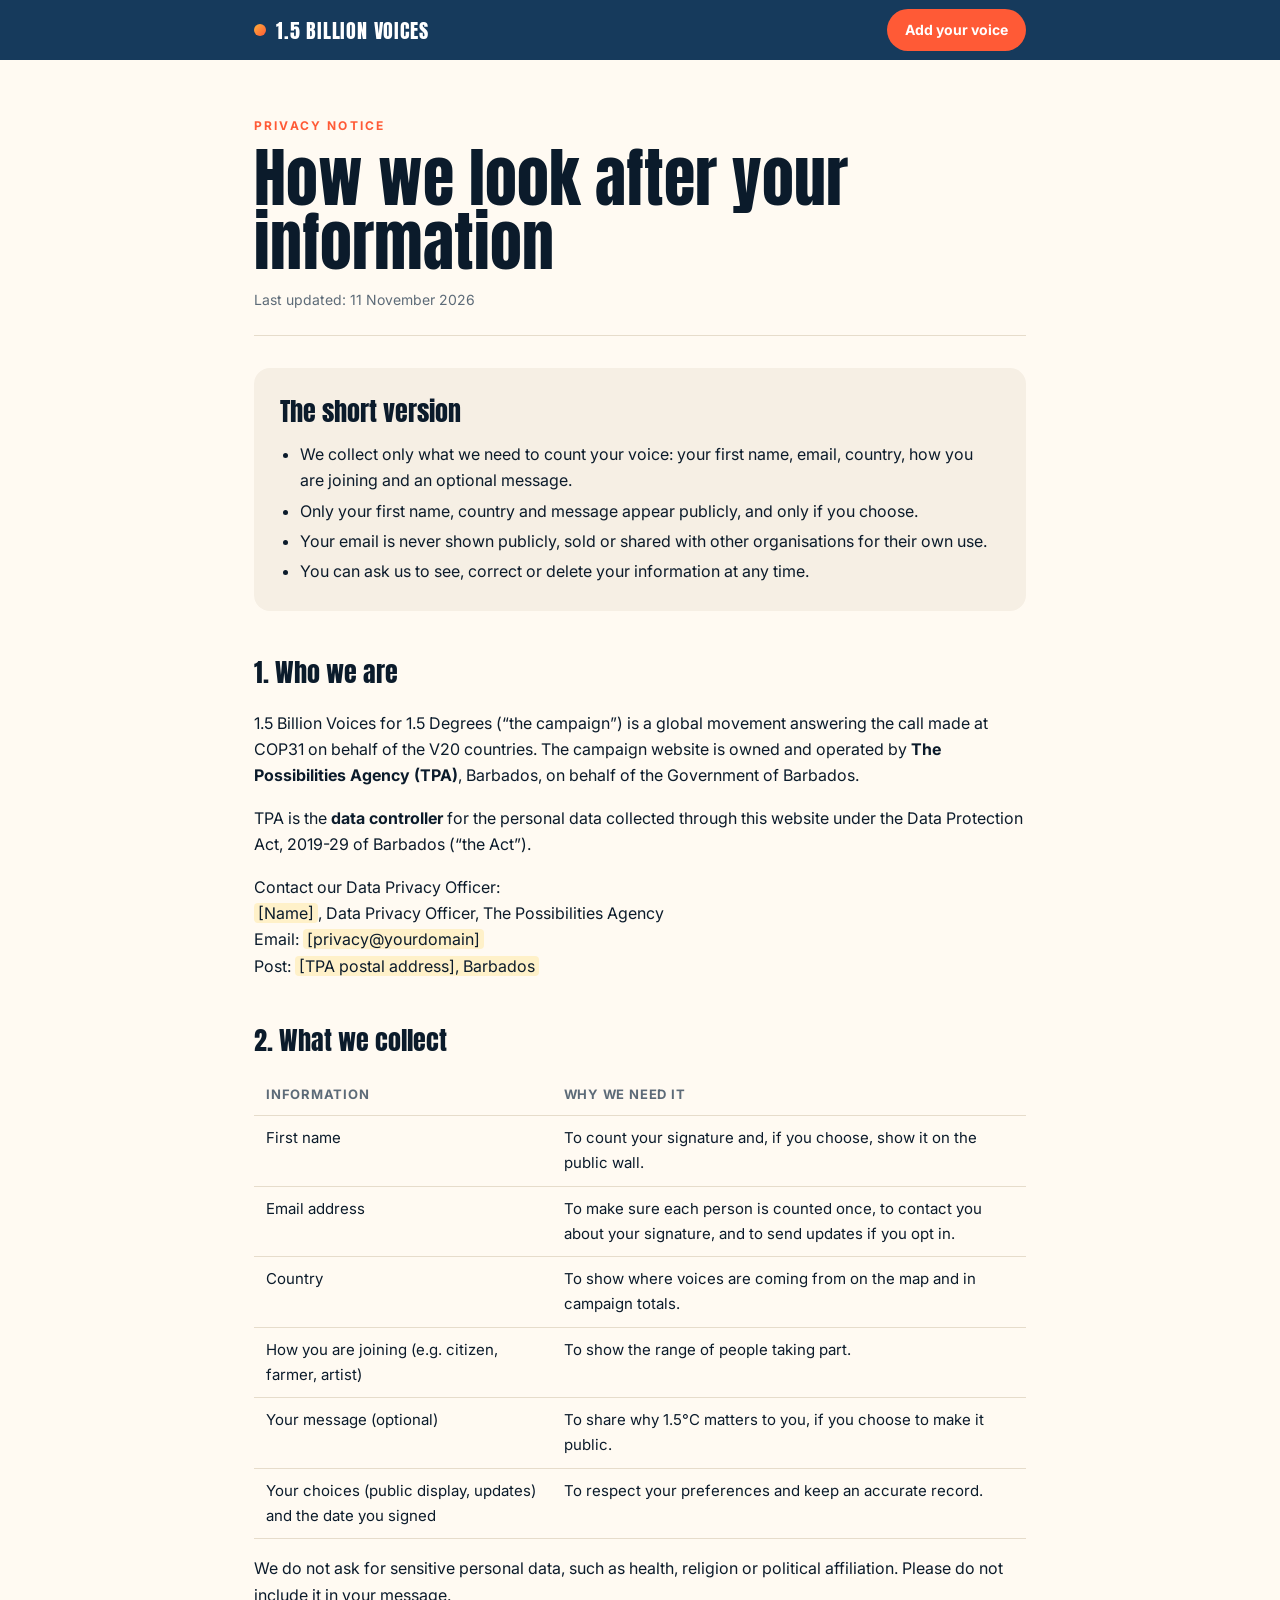
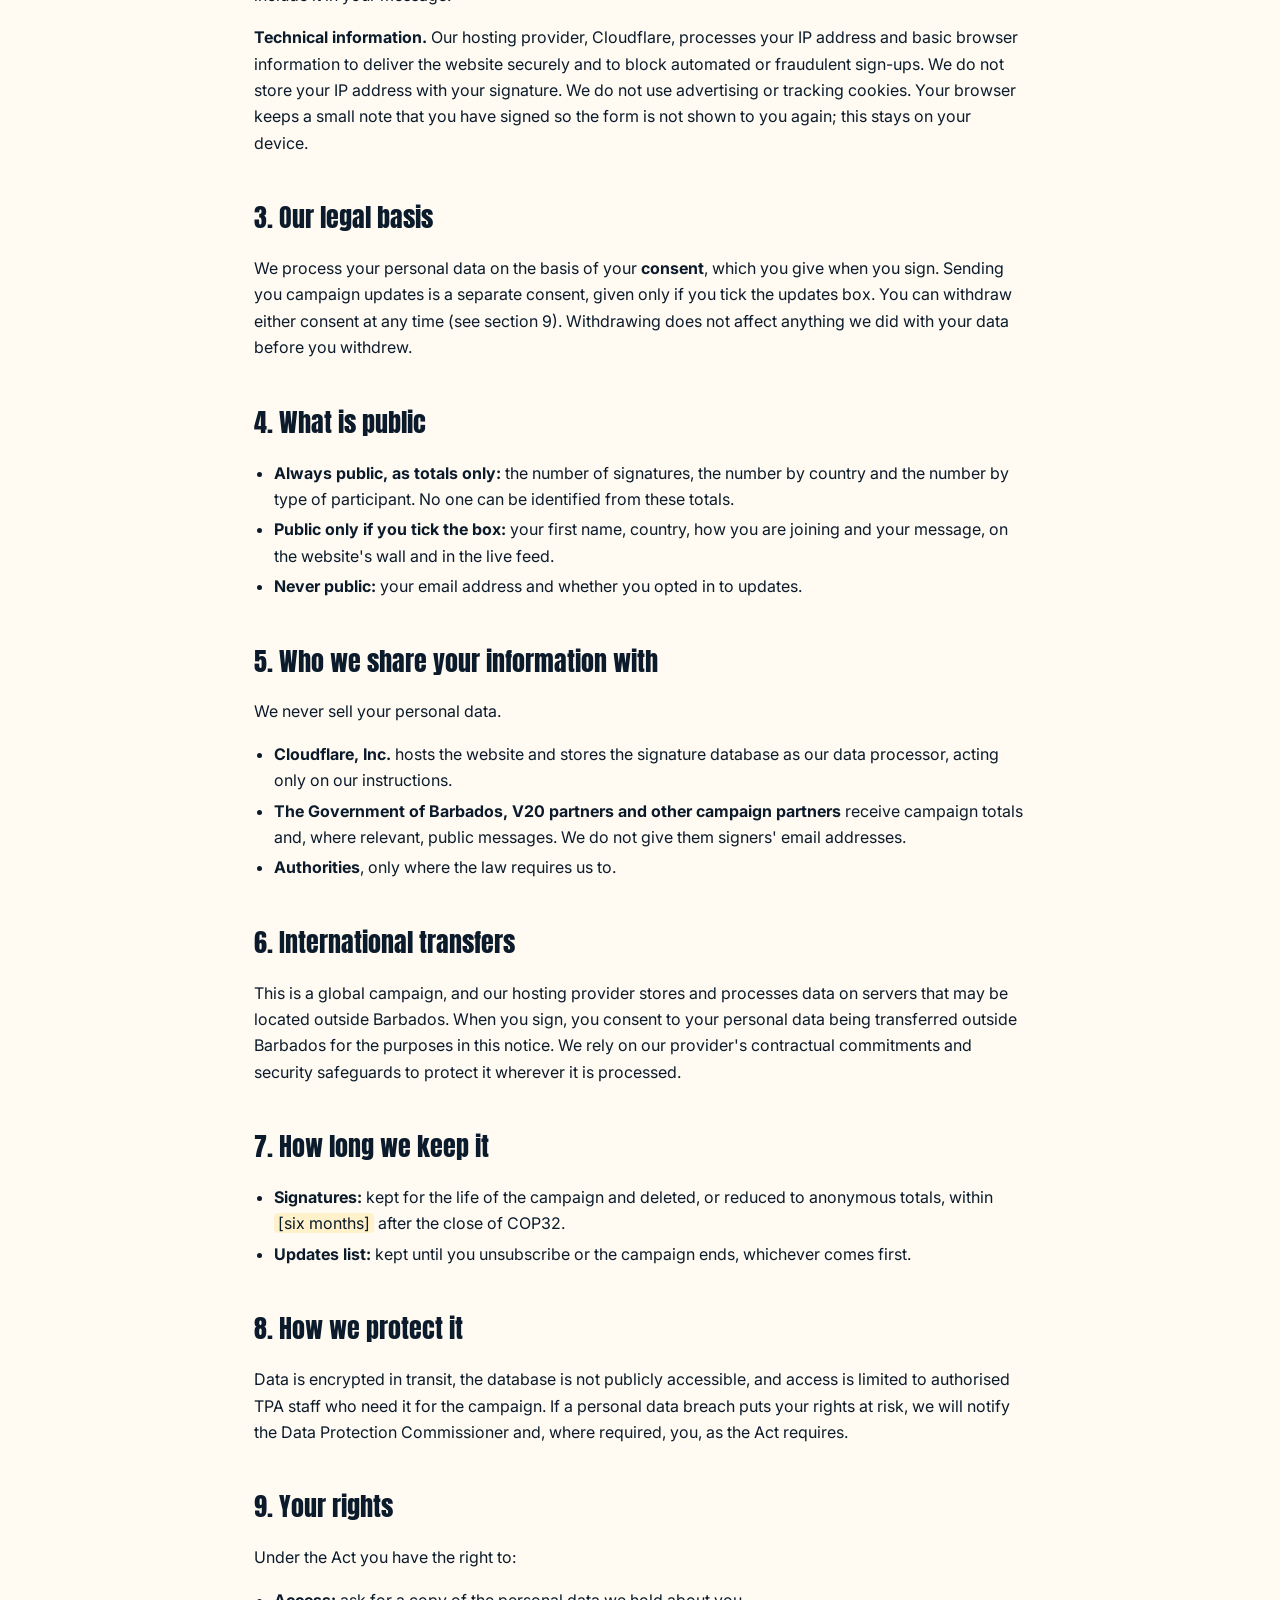
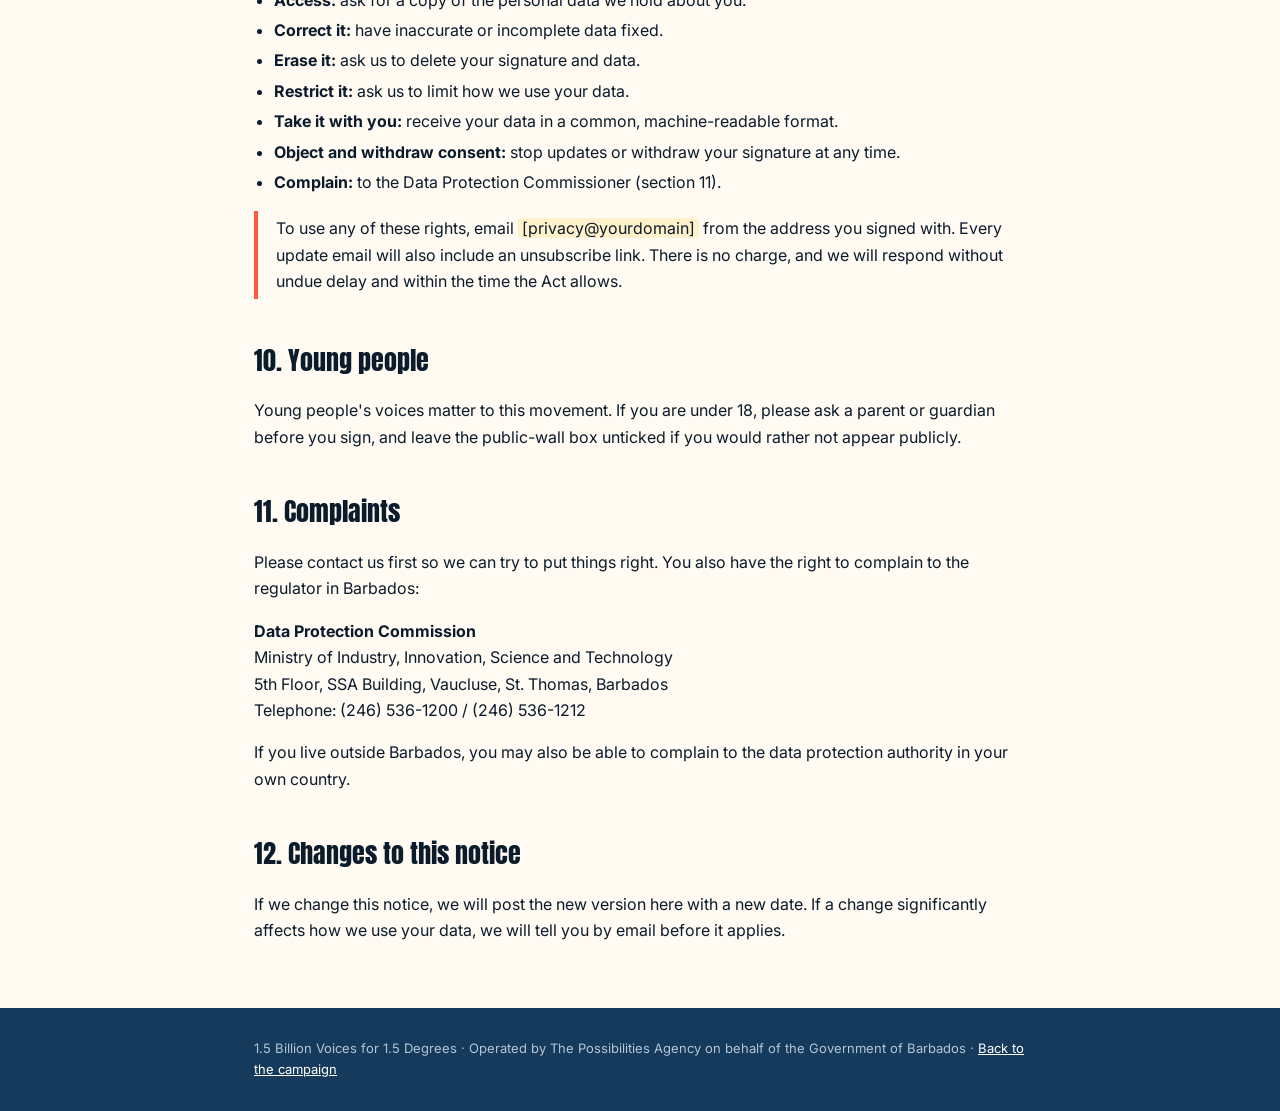
==== public/privacy.html @ e46930cd "Add files via upload" ====
<!DOCTYPE html>
<html lang="en">
<head>
<meta charset="utf-8">
<meta name="viewport" content="width=device-width, initial-scale=1">
<title>Privacy Notice · 1.5 Billion Voices for 1.5 Degrees</title>
<link href="https://fonts.googleapis.com/css2?family=Anton&family=Inter:wght@400;500;600;700&display=swap" rel="stylesheet">
<style>
  :root{--ink:#0b1b2b;--deep:#163a5c;--heat:#ff5a36;--heat2:#ffb03a;--paper:#fffaf2;--sand:#f6efe4;--muted:#5d6b78;--line:#e6dccb}
  *{box-sizing:border-box}
  body{margin:0;font-family:Inter,system-ui,sans-serif;color:var(--ink);background:var(--paper);line-height:1.65}
  .bar{background:var(--deep);color:#fff}
  .bar .wrap{display:flex;align-items:center;justify-content:space-between;height:60px}
  .logo{font-family:Anton,sans-serif;letter-spacing:.04em;font-size:20px;display:flex;align-items:center;gap:10px;color:#fff;text-decoration:none}
  .logo .dot{width:12px;height:12px;border-radius:50%;background:linear-gradient(135deg,var(--heat2),var(--heat))}
  .bar a.cta{background:var(--heat);color:#fff;text-decoration:none;font-weight:700;padding:9px 18px;border-radius:999px;font-size:14px}
  .wrap{max-width:820px;margin:0 auto;padding:0 24px}
  header.top{padding:56px 0 24px;border-bottom:1px solid var(--line)}
  .k{text-transform:uppercase;letter-spacing:.18em;font-size:12px;font-weight:700;color:var(--heat)}
  h1{font-family:Anton,sans-serif;font-weight:400;font-size:clamp(40px,6vw,64px);line-height:1;margin:10px 0 14px}
  .updated{color:var(--muted);font-size:14px;margin:0}
  .summary{background:var(--sand);border-radius:16px;padding:22px 26px;margin:32px 0 8px}
  .summary h2{margin-top:0}
  .summary ul{margin:0;padding-left:20px}
  h2{font-family:Anton,sans-serif;font-weight:400;font-size:26px;margin:40px 0 8px}
  p,li{font-size:16px}
  ul{padding-left:20px}
  li{margin:4px 0}
  table{width:100%;border-collapse:collapse;margin:12px 0;font-size:15px}
  th,td{text-align:left;padding:10px 12px;border-bottom:1px solid var(--line);vertical-align:top}
  th{font-size:13px;text-transform:uppercase;letter-spacing:.06em;color:var(--muted)}
  .box{border-left:4px solid var(--heat);padding:4px 0 4px 18px;margin:16px 0}
  .ph{background:#fff1c9;padding:0 4px;border-radius:4px}
  footer{margin-top:64px;background:var(--deep);color:#b3c6d6;font-size:13px;padding:30px 0}
  footer a{color:#fff}
</style>
</head>
<body>
<div class="bar"><div class="wrap">
  <a class="logo" href="./"><span class="dot"></span>1.5 BILLION VOICES</a>
  <a class="cta" href="./#sign">Add your voice</a>
</div></div>

<main class="wrap">
  <header class="top">
    <div class="k">Privacy notice</div>
    <h1>How we look after your information</h1>
    <p class="updated">Last updated: 11 November 2026</p>
  </header>

  <section class="summary">
    <h2>The short version</h2>
    <ul>
      <li>We collect only what we need to count your voice: your first name, email, country, how you are joining and an optional message.</li>
      <li>Only your first name, country and message appear publicly, and only if you choose.</li>
      <li>Your email is never shown publicly, sold or shared with other organisations for their own use.</li>
      <li>You can ask us to see, correct or delete your information at any time.</li>
    </ul>
  </section>

  <h2>1. Who we are</h2>
  <p>1.5 Billion Voices for 1.5 Degrees (“the campaign”) is a global movement answering the call made at COP31 on behalf of the V20 countries. The campaign website is owned and operated by <strong>The Possibilities Agency (TPA)</strong>, Barbados, on behalf of the Government of Barbados.</p>
  <p>TPA is the <strong>data controller</strong> for the personal data collected through this website under the Data Protection Act, 2019-29 of Barbados (“the Act”).</p>
  <p>Contact our Data Privacy Officer:<br>
    <span class="ph">[Name]</span>, Data Privacy Officer, The Possibilities Agency<br>
    Email: <span class="ph">[privacy@yourdomain]</span><br>
    Post: <span class="ph">[TPA postal address], Barbados</span></p>

  <h2>2. What we collect</h2>
  <table>
    <tr><th>Information</th><th>Why we need it</th></tr>
    <tr><td>First name</td><td>To count your signature and, if you choose, show it on the public wall.</td></tr>
    <tr><td>Email address</td><td>To make sure each person is counted once, to contact you about your signature, and to send updates if you opt in.</td></tr>
    <tr><td>Country</td><td>To show where voices are coming from on the map and in campaign totals.</td></tr>
    <tr><td>How you are joining (e.g. citizen, farmer, artist)</td><td>To show the range of people taking part.</td></tr>
    <tr><td>Your message (optional)</td><td>To share why 1.5°C matters to you, if you choose to make it public.</td></tr>
    <tr><td>Your choices (public display, updates) and the date you signed</td><td>To respect your preferences and keep an accurate record.</td></tr>
  </table>
  <p>We do not ask for sensitive personal data, such as health, religion or political affiliation. Please do not include it in your message.</p>
  <p><strong>Technical information.</strong> Our hosting provider, Cloudflare, processes your IP address and basic browser information to deliver the website securely and to block automated or fraudulent sign-ups. We do not store your IP address with your signature. We do not use advertising or tracking cookies. Your browser keeps a small note that you have signed so the form is not shown to you again; this stays on your device.</p>

  <h2>3. Our legal basis</h2>
  <p>We process your personal data on the basis of your <strong>consent</strong>, which you give when you sign. Sending you campaign updates is a separate consent, given only if you tick the updates box. You can withdraw either consent at any time (see section 9). Withdrawing does not affect anything we did with your data before you withdrew.</p>

  <h2>4. What is public</h2>
  <ul>
    <li><strong>Always public, as totals only:</strong> the number of signatures, the number by country and the number by type of participant. No one can be identified from these totals.</li>
    <li><strong>Public only if you tick the box:</strong> your first name, country, how you are joining and your message, on the website's wall and in the live feed.</li>
    <li><strong>Never public:</strong> your email address and whether you opted in to updates.</li>
  </ul>

  <h2>5. Who we share your information with</h2>
  <p>We never sell your personal data.</p>
  <ul>
    <li><strong>Cloudflare, Inc.</strong> hosts the website and stores the signature database as our data processor, acting only on our instructions.</li>
    <li><strong>The Government of Barbados, V20 partners and other campaign partners</strong> receive campaign totals and, where relevant, public messages. We do not give them signers' email addresses.</li>
    <li><strong>Authorities</strong>, only where the law requires us to.</li>
  </ul>

  <h2>6. International transfers</h2>
  <p>This is a global campaign, and our hosting provider stores and processes data on servers that may be located outside Barbados. When you sign, you consent to your personal data being transferred outside Barbados for the purposes in this notice. We rely on our provider's contractual commitments and security safeguards to protect it wherever it is processed.</p>

  <h2>7. How long we keep it</h2>
  <ul>
    <li><strong>Signatures:</strong> kept for the life of the campaign and deleted, or reduced to anonymous totals, within <span class="ph">[six months]</span> after the close of COP32.</li>
    <li><strong>Updates list:</strong> kept until you unsubscribe or the campaign ends, whichever comes first.</li>
  </ul>

  <h2>8. How we protect it</h2>
  <p>Data is encrypted in transit, the database is not publicly accessible, and access is limited to authorised TPA staff who need it for the campaign. If a personal data breach puts your rights at risk, we will notify the Data Protection Commissioner and, where required, you, as the Act requires.</p>

  <h2>9. Your rights</h2>
  <p>Under the Act you have the right to:</p>
  <ul>
    <li><strong>Access:</strong> ask for a copy of the personal data we hold about you.</li>
    <li><strong>Correct it:</strong> have inaccurate or incomplete data fixed.</li>
    <li><strong>Erase it:</strong> ask us to delete your signature and data.</li>
    <li><strong>Restrict it:</strong> ask us to limit how we use your data.</li>
    <li><strong>Take it with you:</strong> receive your data in a common, machine-readable format.</li>
    <li><strong>Object and withdraw consent:</strong> stop updates or withdraw your signature at any time.</li>
    <li><strong>Complain:</strong> to the Data Protection Commissioner (section 11).</li>
  </ul>
  <p class="box">To use any of these rights, email <span class="ph">[privacy@yourdomain]</span> from the address you signed with. Every update email will also include an unsubscribe link. There is no charge, and we will respond without undue delay and within the time the Act allows.</p>

  <h2>10. Young people</h2>
  <p>Young people's voices matter to this movement. If you are under 18, please ask a parent or guardian before you sign, and leave the public-wall box unticked if you would rather not appear publicly.</p>

  <h2>11. Complaints</h2>
  <p>Please contact us first so we can try to put things right. You also have the right to complain to the regulator in Barbados:</p>
  <p><strong>Data Protection Commission</strong><br>
    Ministry of Industry, Innovation, Science and Technology<br>
    5th Floor, SSA Building, Vaucluse, St. Thomas, Barbados<br>
    Telephone: (246) 536-1200 / (246) 536-1212</p>
  <p>If you live outside Barbados, you may also be able to complain to the data protection authority in your own country.</p>

  <h2>12. Changes to this notice</h2>
  <p>If we change this notice, we will post the new version here with a new date. If a change significantly affects how we use your data, we will tell you by email before it applies.</p>
</main>

<footer><div class="wrap">1.5 Billion Voices for 1.5 Degrees · Operated by The Possibilities Agency on behalf of the Government of Barbados · <a href="./">Back to the campaign</a></div></footer>
</body>
</html>
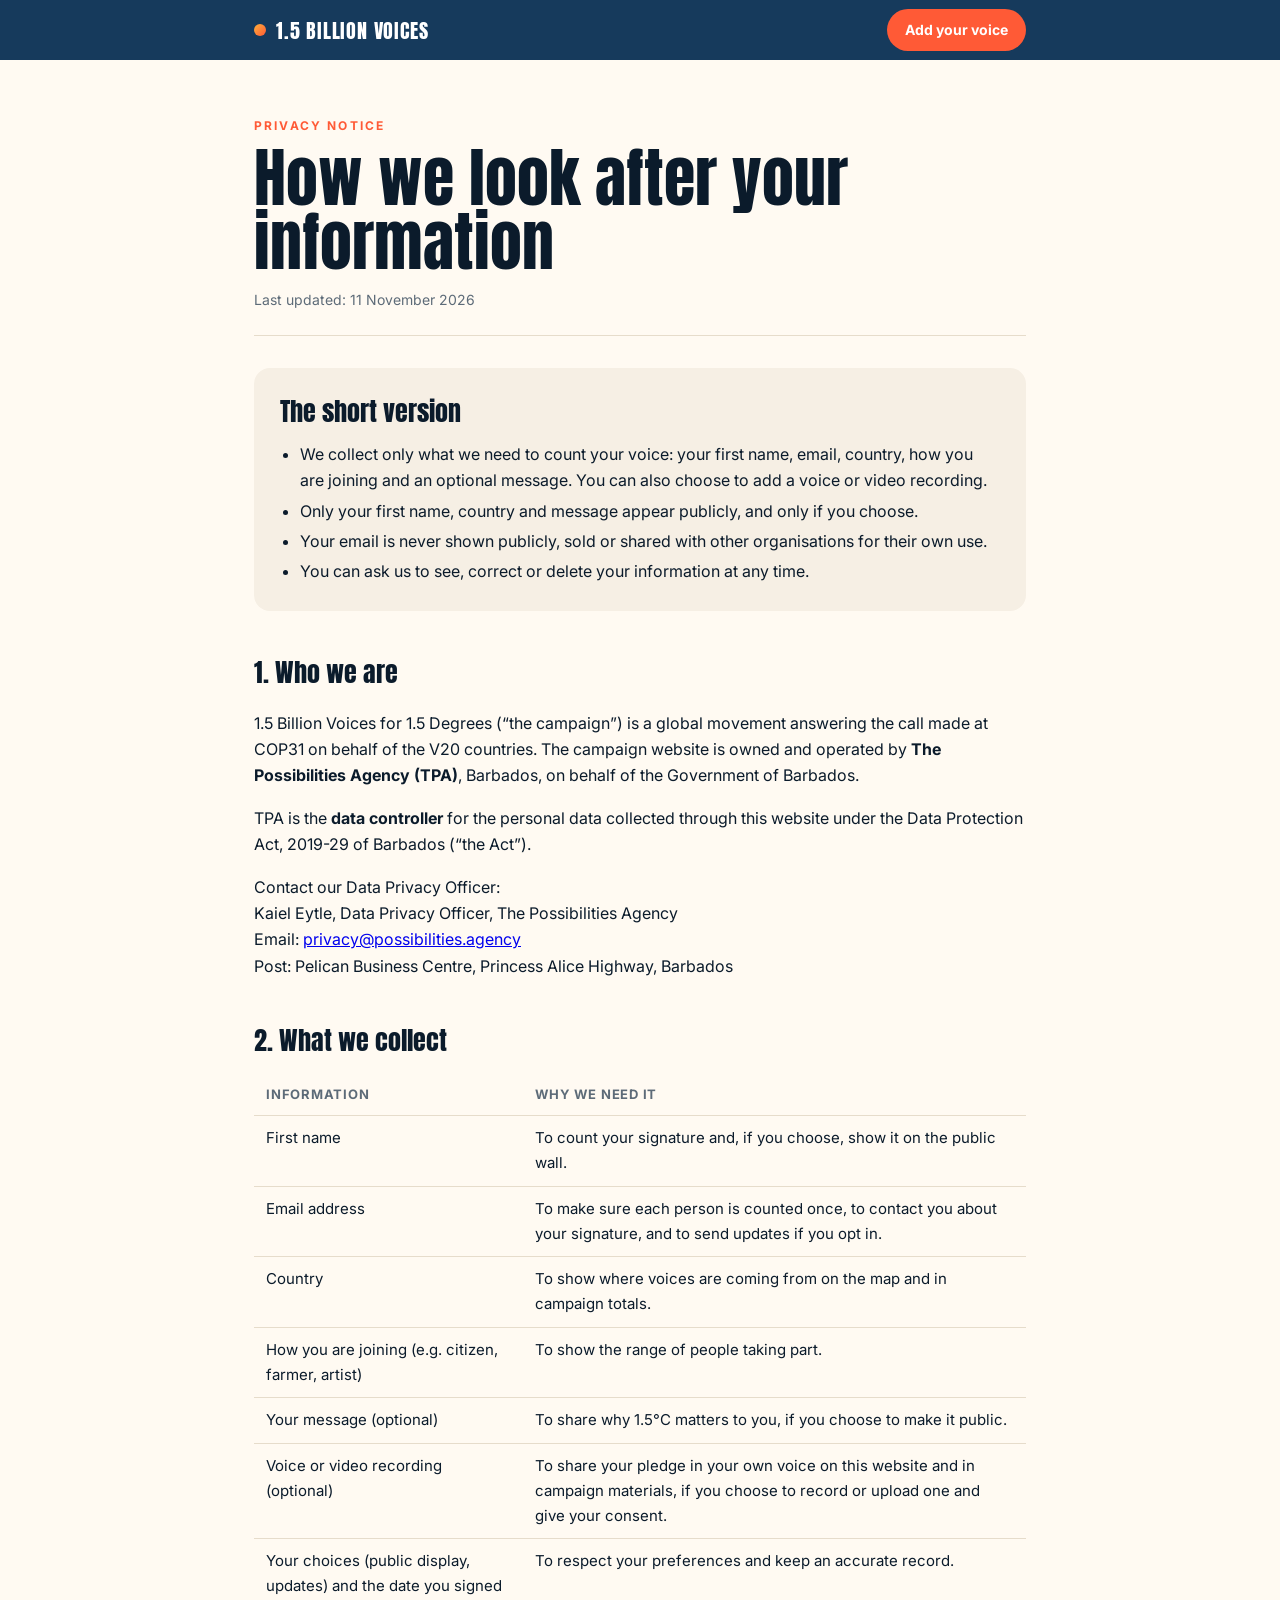
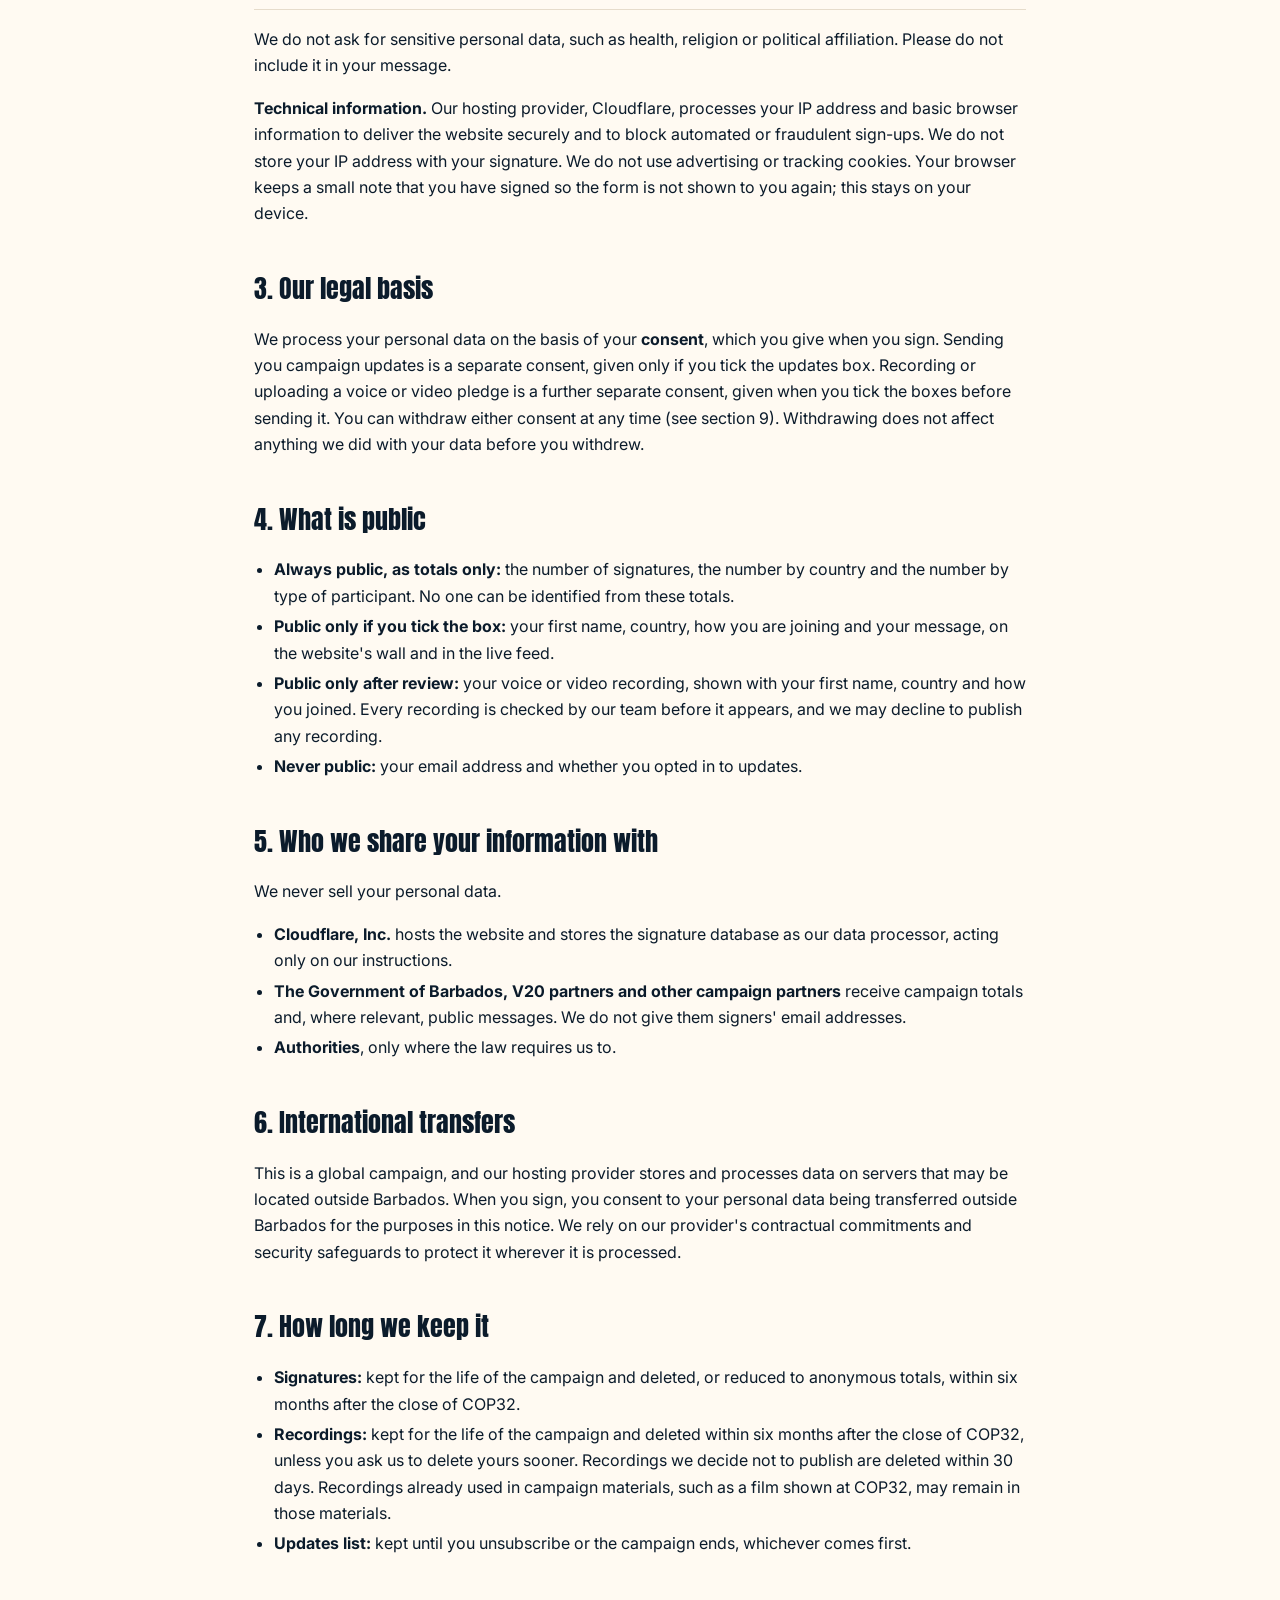
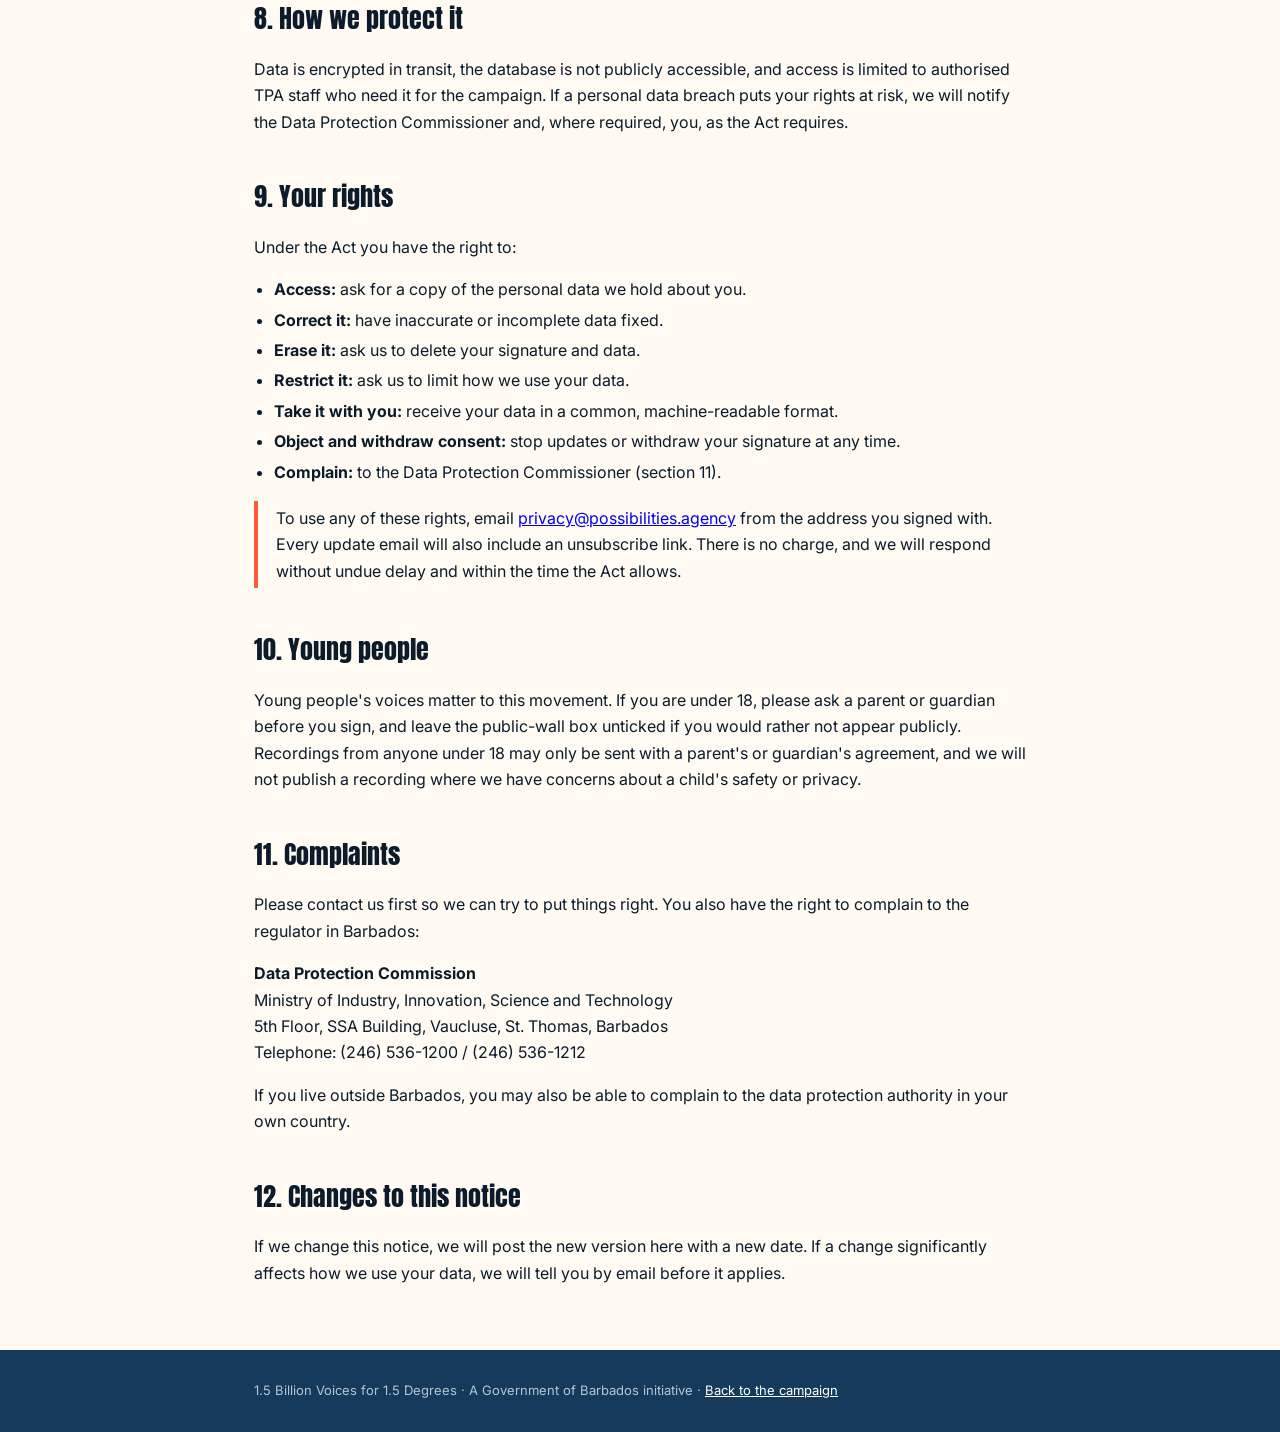
==== commit 5f4557b1: "Add files via upload" ====
--- a/public/privacy.html
+++ b/public/privacy.html
@@ -51,7 +51,7 @@
   <section class="summary">
     <h2>The short version</h2>
     <ul>
-      <li>We collect only what we need to count your voice: your first name, email, country, how you are joining and an optional message.</li>
+      <li>We collect only what we need to count your voice: your first name, email, country, how you are joining and an optional message. You can also choose to add a voice or video recording.</li>
       <li>Only your first name, country and message appear publicly, and only if you choose.</li>
       <li>Your email is never shown publicly, sold or shared with other organisations for their own use.</li>
       <li>You can ask us to see, correct or delete your information at any time.</li>
@@ -62,9 +62,9 @@
   <p>1.5 Billion Voices for 1.5 Degrees (“the campaign”) is a global movement answering the call made at COP31 on behalf of the V20 countries. The campaign website is owned and operated by <strong>The Possibilities Agency (TPA)</strong>, Barbados, on behalf of the Government of Barbados.</p>
   <p>TPA is the <strong>data controller</strong> for the personal data collected through this website under the Data Protection Act, 2019-29 of Barbados (“the Act”).</p>
   <p>Contact our Data Privacy Officer:<br>
-    <span class="ph">[Name]</span>, Data Privacy Officer, The Possibilities Agency<br>
-    Email: <span class="ph">[privacy@yourdomain]</span><br>
-    Post: <span class="ph">[TPA postal address], Barbados</span></p>
+    Kaiel Eytle, Data Privacy Officer, The Possibilities Agency<br>
+    Email: <a href="mailto:privacy@possibilities.agency">privacy@possibilities.agency</a><br>
+    Post: Pelican Business Centre, Princess Alice Highway, Barbados</p>
 
   <h2>2. What we collect</h2>
   <table>
@@ -74,18 +74,20 @@
     <tr><td>Country</td><td>To show where voices are coming from on the map and in campaign totals.</td></tr>
     <tr><td>How you are joining (e.g. citizen, farmer, artist)</td><td>To show the range of people taking part.</td></tr>
     <tr><td>Your message (optional)</td><td>To share why 1.5°C matters to you, if you choose to make it public.</td></tr>
+    <tr><td>Voice or video recording (optional)</td><td>To share your pledge in your own voice on this website and in campaign materials, if you choose to record or upload one and give your consent.</td></tr>
     <tr><td>Your choices (public display, updates) and the date you signed</td><td>To respect your preferences and keep an accurate record.</td></tr>
   </table>
   <p>We do not ask for sensitive personal data, such as health, religion or political affiliation. Please do not include it in your message.</p>
   <p><strong>Technical information.</strong> Our hosting provider, Cloudflare, processes your IP address and basic browser information to deliver the website securely and to block automated or fraudulent sign-ups. We do not store your IP address with your signature. We do not use advertising or tracking cookies. Your browser keeps a small note that you have signed so the form is not shown to you again; this stays on your device.</p>
 
   <h2>3. Our legal basis</h2>
-  <p>We process your personal data on the basis of your <strong>consent</strong>, which you give when you sign. Sending you campaign updates is a separate consent, given only if you tick the updates box. You can withdraw either consent at any time (see section 9). Withdrawing does not affect anything we did with your data before you withdrew.</p>
+  <p>We process your personal data on the basis of your <strong>consent</strong>, which you give when you sign. Sending you campaign updates is a separate consent, given only if you tick the updates box. Recording or uploading a voice or video pledge is a further separate consent, given when you tick the boxes before sending it. You can withdraw either consent at any time (see section 9). Withdrawing does not affect anything we did with your data before you withdrew.</p>
 
   <h2>4. What is public</h2>
   <ul>
     <li><strong>Always public, as totals only:</strong> the number of signatures, the number by country and the number by type of participant. No one can be identified from these totals.</li>
     <li><strong>Public only if you tick the box:</strong> your first name, country, how you are joining and your message, on the website's wall and in the live feed.</li>
+    <li><strong>Public only after review:</strong> your voice or video recording, shown with your first name, country and how you joined. Every recording is checked by our team before it appears, and we may decline to publish any recording.</li>
     <li><strong>Never public:</strong> your email address and whether you opted in to updates.</li>
   </ul>
 
@@ -102,7 +104,8 @@
 
   <h2>7. How long we keep it</h2>
   <ul>
-    <li><strong>Signatures:</strong> kept for the life of the campaign and deleted, or reduced to anonymous totals, within <span class="ph">[six months]</span> after the close of COP32.</li>
+    <li><strong>Signatures:</strong> kept for the life of the campaign and deleted, or reduced to anonymous totals, within six months after the close of COP32.</li>
+    <li><strong>Recordings:</strong> kept for the life of the campaign and deleted within six months after the close of COP32, unless you ask us to delete yours sooner. Recordings we decide not to publish are deleted within 30 days. Recordings already used in campaign materials, such as a film shown at COP32, may remain in those materials.</li>
     <li><strong>Updates list:</strong> kept until you unsubscribe or the campaign ends, whichever comes first.</li>
   </ul>
 
@@ -120,10 +123,10 @@
     <li><strong>Object and withdraw consent:</strong> stop updates or withdraw your signature at any time.</li>
     <li><strong>Complain:</strong> to the Data Protection Commissioner (section 11).</li>
   </ul>
-  <p class="box">To use any of these rights, email <span class="ph">[privacy@yourdomain]</span> from the address you signed with. Every update email will also include an unsubscribe link. There is no charge, and we will respond without undue delay and within the time the Act allows.</p>
+  <p class="box">To use any of these rights, email <a href="mailto:privacy@possibilities.agency">privacy@possibilities.agency</a> from the address you signed with. Every update email will also include an unsubscribe link. There is no charge, and we will respond without undue delay and within the time the Act allows.</p>
 
   <h2>10. Young people</h2>
-  <p>Young people's voices matter to this movement. If you are under 18, please ask a parent or guardian before you sign, and leave the public-wall box unticked if you would rather not appear publicly.</p>
+  <p>Young people's voices matter to this movement. If you are under 18, please ask a parent or guardian before you sign, and leave the public-wall box unticked if you would rather not appear publicly. Recordings from anyone under 18 may only be sent with a parent's or guardian's agreement, and we will not publish a recording where we have concerns about a child's safety or privacy.</p>
 
   <h2>11. Complaints</h2>
   <p>Please contact us first so we can try to put things right. You also have the right to complain to the regulator in Barbados:</p>
@@ -137,6 +140,6 @@
   <p>If we change this notice, we will post the new version here with a new date. If a change significantly affects how we use your data, we will tell you by email before it applies.</p>
 </main>
 
-<footer><div class="wrap">1.5 Billion Voices for 1.5 Degrees · Operated by The Possibilities Agency on behalf of the Government of Barbados · <a href="./">Back to the campaign</a></div></footer>
+<footer><div class="wrap">1.5 Billion Voices for 1.5 Degrees · A Government of Barbados initiative · <a href="./">Back to the campaign</a></div></footer>
 </body>
 </html>
